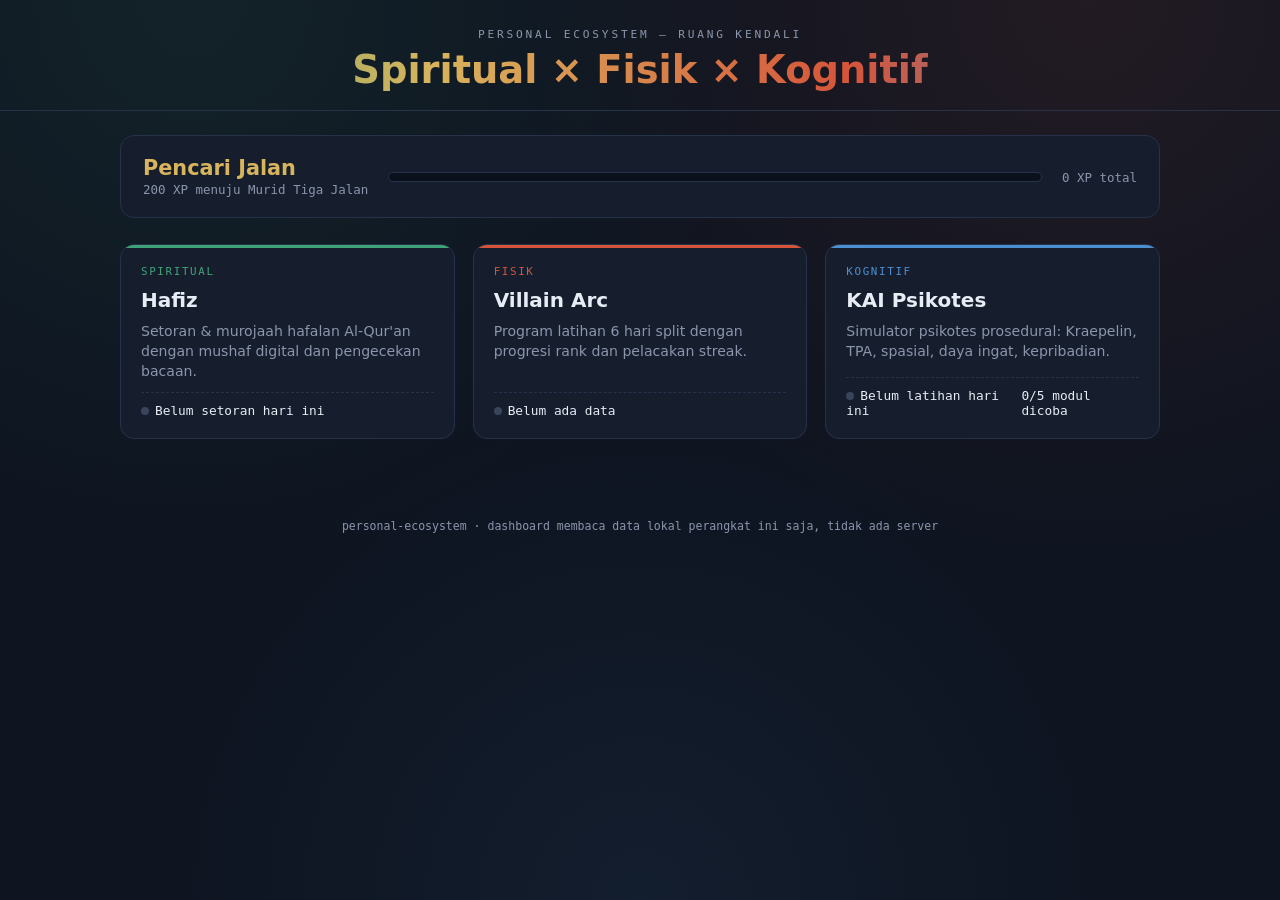
==== index.html @ 01dd7a27 "Add files via upload" ====
<!DOCTYPE html>
<html lang="id">
<head>
<meta charset="UTF-8">
<meta name="viewport" content="width=device-width, initial-scale=1.0">
<title>Ecosystem — Ruang Kendali</title>
<link rel="manifest" href="manifest.json">
<meta name="theme-color" content="#0E1420">
<style>
  :root{
    --bg:#0E1420;
    --panel:#161E2E;
    --panel-line:#26314A;
    --text:#E7ECF5;
    --text-dim:#8B96AC;
    --spiritual:#3FA37A;   /* Hafiz — hijau tasbih */
    --physical:#D6553A;    /* Villain Arc — ember */
    --cognitive:#4C8FD1;   /* KAI — sinyal stasiun */
    --gold:#D8B45C;
    --mono: 'IBM Plex Mono', 'SF Mono', Consolas, monospace;
    --sans: 'IBM Plex Sans', system-ui, sans-serif;
    --serif: 'Amiri', 'Georgia', serif;
  }
  *{box-sizing:border-box;}
  body{
    margin:0; background:var(--bg); color:var(--text);
    font-family:var(--sans); min-height:100vh;
    background-image:
      radial-gradient(circle at 15% 0%, rgba(63,163,122,.10), transparent 40%),
      radial-gradient(circle at 85% 0%, rgba(214,85,58,.10), transparent 40%),
      radial-gradient(circle at 50% 100%, rgba(76,143,209,.08), transparent 45%);
  }
  header.deck{
    padding:28px 20px 18px; text-align:center; border-bottom:1px solid var(--panel-line);
  }
  header.deck .eyebrow{
    font-family:var(--mono); letter-spacing:.25em; font-size:.7rem; color:var(--text-dim);
    text-transform:uppercase;
  }
  header.deck h1{
    font-size:clamp(1.6rem,4vw,2.4rem); margin:.4rem 0 0; font-weight:600;
    background:linear-gradient(90deg,var(--spiritual),var(--gold),var(--physical),var(--cognitive));
    -webkit-background-clip:text; background-clip:text; color:transparent;
  }
  main{max-width:1080px; margin:0 auto; padding:24px 20px 60px;}

  /* Global rank bar */
  .rank-bar{
    background:var(--panel); border:1px solid var(--panel-line); border-radius:14px;
    padding:20px 22px; display:flex; align-items:center; gap:20px; flex-wrap:wrap; margin-bottom:26px;
  }
  .rank-bar .rank-name{font-size:1.3rem; font-weight:600; color:var(--gold);}
  .rank-bar .rank-sub{font-family:var(--mono); font-size:.78rem; color:var(--text-dim); margin-top:2px;}
  .rank-track{flex:1; min-width:180px; height:10px; border-radius:6px; background:#0B111C; overflow:hidden; border:1px solid var(--panel-line);}
  .rank-fill{height:100%; background:linear-gradient(90deg,var(--spiritual),var(--gold),var(--physical),var(--cognitive));}

  /* Three-domain grid */
  .grid{display:grid; grid-template-columns:repeat(3,1fr); gap:18px;}
  @media (max-width:820px){ .grid{grid-template-columns:1fr;} }

  .card{
    background:var(--panel); border:1px solid var(--panel-line); border-radius:14px;
    padding:20px; display:flex; flex-direction:column; gap:10px; text-decoration:none; color:var(--text);
    position:relative; overflow:hidden; transition:transform .15s ease, border-color .15s ease;
  }
  .card:hover{transform:translateY(-3px); border-color:var(--accent);}
  .card::before{
    content:''; position:absolute; inset:0 0 auto 0; height:3px; background:var(--accent);
  }
  .card[data-app="hafiz"]{--accent:var(--spiritual);}
  .card[data-app="villain-arc"]{--accent:var(--physical);}
  .card[data-app="kai"]{--accent:var(--cognitive);}

  .card .domain{font-family:var(--mono); font-size:.68rem; letter-spacing:.15em; text-transform:uppercase; color:var(--accent);}
  .card h2{margin:0; font-size:1.25rem;}
  .card p.desc{margin:0; color:var(--text-dim); font-size:.88rem; line-height:1.4;}
  .card .today{
    margin-top:auto; padding-top:10px; border-top:1px dashed var(--panel-line);
    font-family:var(--mono); font-size:.8rem; display:flex; justify-content:space-between; align-items:center;
  }
  .card .today .status-dot{width:8px;height:8px;border-radius:50%; display:inline-block; margin-right:6px;}
  .dot-yes{background:var(--accent);}
  .dot-no{background:#3A445C;}

  footer{text-align:center; padding:20px; color:var(--text-dim); font-family:var(--mono); font-size:.72rem;}
  footer a{color:var(--text-dim);}
</style>
</head>
<body>

<header class="deck">
  <div class="eyebrow">Personal Ecosystem — Ruang Kendali</div>
  <h1>Spiritual × Fisik × Kognitif</h1>
</header>

<main>
  <section class="rank-bar" id="rankBar">
    <div>
      <div class="rank-name" id="rankName">Memuat...</div>
      <div class="rank-sub" id="rankSub">—</div>
    </div>
    <div class="rank-track"><div class="rank-fill" id="rankFill" style="width:0%"></div></div>
    <div class="rank-sub" id="rankXP">0 XP</div>
  </section>

  <section class="grid">
    <a class="card" data-app="hafiz" href="./hafiz/">
      <div class="domain">Spiritual</div>
      <h2>Hafiz</h2>
      <p class="desc">Setoran &amp; murojaah hafalan Al-Qur'an dengan mushaf digital dan pengecekan bacaan.</p>
      <div class="today" id="hafizToday"><span><span class="status-dot dot-no"></span>Memuat status hari ini…</span></div>
    </a>
    <a class="card" data-app="villain-arc" href="./villain-arc/">
      <div class="domain">Fisik</div>
      <h2>Villain Arc</h2>
      <p class="desc">Program latihan 6 hari split dengan progresi rank dan pelacakan streak.</p>
      <div class="today" id="villainToday"><span><span class="status-dot dot-no"></span>Memuat status hari ini…</span></div>
    </a>
    <a class="card" data-app="kai" href="./kai/">
      <div class="domain">Kognitif</div>
      <h2>KAI Psikotes</h2>
      <p class="desc">Simulator psikotes prosedural: Kraepelin, TPA, spasial, daya ingat, kepribadian.</p>
      <div class="today" id="kaiToday"><span><span class="status-dot dot-no"></span>Memuat status hari ini…</span></div>
    </a>
  </section>
</main>

<footer>
  personal-ecosystem &middot; dashboard membaca data lokal perangkat ini saja, tidak ada server
</footer>

<script src="shared/storage-bridge.js"></script>
<script src="shared/gamification-core.js"></script>
<script>
(function () {
  function todayISO() { return new Date().toISOString().slice(0, 10); }

  // ---- Global rank bar ----
  function renderRank() {
    const profile = SharedGamification.getGlobalProfile();
    document.getElementById('rankName').textContent = profile.rank.name;
    document.getElementById('rankFill').style.width = profile.rank.progressToNext + '%';
    document.getElementById('rankXP').textContent = profile.xp + ' XP total';
    document.getElementById('rankSub').textContent = profile.rank.next
      ? `${profile.rank.next.xp - profile.xp} XP menuju ${profile.rank.next.name}`
      : 'Rank maksimum tercapai';
  }

  // ---- Hafiz: baca localStorage milik hafiz app langsung (same-origin) ----
  function renderHafizToday() {
    const el = document.getElementById('hafizToday');
    try {
      const profile = JSON.parse(localStorage.getItem('hafiz:profile'));
      const activeToday = profile && profile.lastActiveDate === todayISO();
      el.innerHTML = `<span><span class="status-dot ${activeToday ? 'dot-yes' : 'dot-no'}"></span>${activeToday ? 'Sudah setoran hari ini' : 'Belum setoran hari ini'}</span>` +
        (profile ? `<span>${profile.xp || 0} XP</span>` : '');
    } catch (e) {
      el.innerHTML = `<span><span class="status-dot dot-no"></span>Belum ada data</span>`;
    }
  }

  // ---- Villain Arc: baca localStorage milik villain-arc app langsung ----
  function renderVillainToday() {
    const el = document.getElementById('villainToday');
    try {
      const xp = JSON.parse(localStorage.getItem('va_current_xp'));
      const streak = JSON.parse(localStorage.getItem('va_current_streak'));
      const hasData = xp !== null && xp !== undefined;
      el.innerHTML = `<span><span class="status-dot ${streak > 0 ? 'dot-yes' : 'dot-no'}"></span>Streak ${streak || 0} hari</span>` +
        (hasData ? `<span>${xp} XP</span>` : '');
      if (!hasData) el.innerHTML = `<span><span class="status-dot dot-no"></span>Belum ada data</span>`;
    } catch (e) {
      el.innerHTML = `<span><span class="status-dot dot-no"></span>Belum ada data</span>`;
    }
  }

  // ---- KAI: baca localStorage kai:lastScores + kai:history ----
  function renderKaiToday() {
    const el = document.getElementById('kaiToday');
    try {
      const history = JSON.parse(localStorage.getItem('kai:history')) || [];
      const today = todayISO();
      const doneToday = history.some(h => (h.date || '').slice(0, 10) === today);
      const attempted = Object.keys(JSON.parse(localStorage.getItem('kai:lastScores')) || {}).length;
      el.innerHTML = `<span><span class="status-dot ${doneToday ? 'dot-yes' : 'dot-no'}"></span>${doneToday ? 'Sudah latihan hari ini' : 'Belum latihan hari ini'}</span>` +
        `<span>${attempted}/5 modul dicoba</span>`;
    } catch (e) {
      el.innerHTML = `<span><span class="status-dot dot-no"></span>Belum ada data</span>`;
    }
  }

  renderRank();
  renderHafizToday();
  renderVillainToday();
  renderKaiToday();

  if ('serviceWorker' in navigator) {
    navigator.serviceWorker.register('./sw.js').catch((e) => console.warn('SW register failed', e));
  }
})();
</script>
</body>
</html>
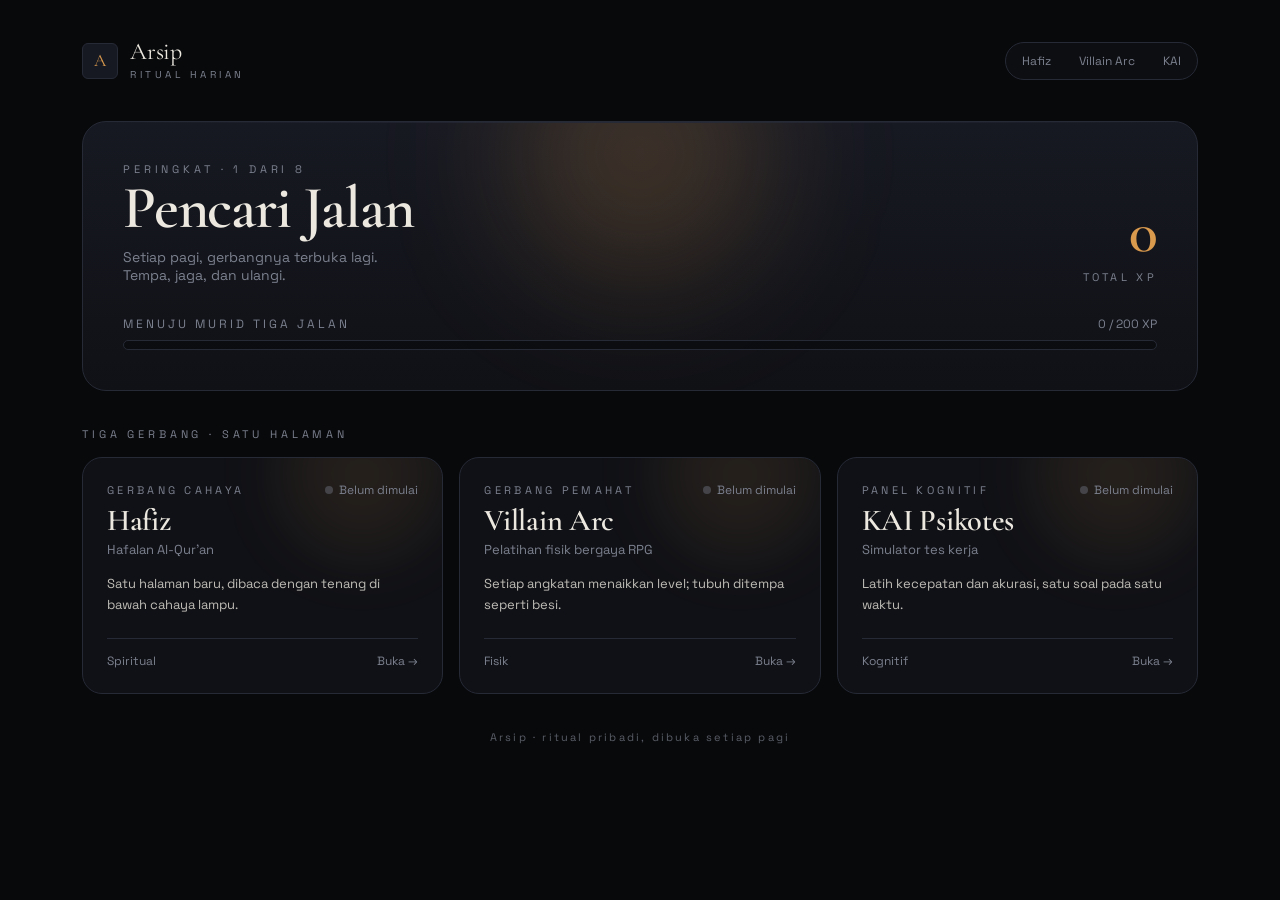
==== commit cae8415a: "Dashboard: rombak UI total — desain dari Lovable ('Arsip') Rebrand halaman depan jadi 'Arsip — Tiga " ====
--- a/index.html
+++ b/index.html
@@ -3,189 +3,308 @@
 <head>
 <meta charset="UTF-8">
 <meta name="viewport" content="width=device-width, initial-scale=1.0">
-<title>Ecosystem — Ruang Kendali</title>
+<title>Arsip — Tiga Gerbang Ritual Harian</title>
+<meta name="description" content="Satu halaman pembuka harian: peringkat XP gabungan dari Hafiz, Villain Arc, dan KAI Psikotes Simulator.">
 <link rel="manifest" href="manifest.json">
-<meta name="theme-color" content="#0E1420">
+<meta name="theme-color" content="#0b0c10">
+<link rel="preconnect" href="https://fonts.googleapis.com">
+<link rel="preconnect" href="https://fonts.gstatic.com" crossorigin>
+<link href="https://fonts.googleapis.com/css2?family=Cormorant+Garamond:wght@500;600;700&family=Space+Grotesk:wght@400;500;600&display=swap" rel="stylesheet">
 <style>
   :root{
-    --bg:#0E1420;
-    --panel:#161E2E;
-    --panel-line:#26314A;
-    --text:#E7ECF5;
-    --text-dim:#8B96AC;
-    --spiritual:#3FA37A;   /* Hafiz — hijau tasbih */
-    --physical:#D6553A;    /* Villain Arc — ember */
-    --cognitive:#4C8FD1;   /* KAI — sinyal stasiun */
-    --gold:#D8B45C;
-    --mono: 'IBM Plex Mono', 'SF Mono', Consolas, monospace;
-    --sans: 'IBM Plex Sans', system-ui, sans-serif;
-    --serif: 'Amiri', 'Georgia', serif;
+    --ink: oklch(0.139 0.005 262.8);
+    --surface: oklch(0.179 0.01 276.4);
+    --raised: oklch(0.216 0.018 275);
+    --edge: oklch(0.286 0.023 270.5);
+    --mist: oklch(0.604 0.022 270.1);
+    --snow: oklch(0.932 0.011 84.5);
+    --ember: oklch(0.733 0.119 69.1);
+    --font-sans: "Space Grotesk", ui-sans-serif, system-ui, sans-serif;
+    --font-display: "Cormorant Garamond", ui-serif, Georgia, serif;
   }
   *{box-sizing:border-box;}
   body{
-    margin:0; background:var(--bg); color:var(--text);
-    font-family:var(--sans); min-height:100vh;
-    background-image:
-      radial-gradient(circle at 15% 0%, rgba(63,163,122,.10), transparent 40%),
-      radial-gradient(circle at 85% 0%, rgba(214,85,58,.10), transparent 40%),
-      radial-gradient(circle at 50% 100%, rgba(76,143,209,.08), transparent 45%);
-  }
-  header.deck{
-    padding:28px 20px 18px; text-align:center; border-bottom:1px solid var(--panel-line);
-  }
-  header.deck .eyebrow{
-    font-family:var(--mono); letter-spacing:.25em; font-size:.7rem; color:var(--text-dim);
-    text-transform:uppercase;
-  }
-  header.deck h1{
-    font-size:clamp(1.6rem,4vw,2.4rem); margin:.4rem 0 0; font-weight:600;
-    background:linear-gradient(90deg,var(--spiritual),var(--gold),var(--physical),var(--cognitive));
-    -webkit-background-clip:text; background-clip:text; color:transparent;
-  }
-  main{max-width:1080px; margin:0 auto; padding:24px 20px 60px;}
-
-  /* Global rank bar */
-  .rank-bar{
-    background:var(--panel); border:1px solid var(--panel-line); border-radius:14px;
-    padding:20px 22px; display:flex; align-items:center; gap:20px; flex-wrap:wrap; margin-bottom:26px;
-  }
-  .rank-bar .rank-name{font-size:1.3rem; font-weight:600; color:var(--gold);}
-  .rank-bar .rank-sub{font-family:var(--mono); font-size:.78rem; color:var(--text-dim); margin-top:2px;}
-  .rank-track{flex:1; min-width:180px; height:10px; border-radius:6px; background:#0B111C; overflow:hidden; border:1px solid var(--panel-line);}
-  .rank-fill{height:100%; background:linear-gradient(90deg,var(--spiritual),var(--gold),var(--physical),var(--cognitive));}
-
-  /* Three-domain grid */
-  .grid{display:grid; grid-template-columns:repeat(3,1fr); gap:18px;}
-  @media (max-width:820px){ .grid{grid-template-columns:1fr;} }
-
-  .card{
-    background:var(--panel); border:1px solid var(--panel-line); border-radius:14px;
-    padding:20px; display:flex; flex-direction:column; gap:10px; text-decoration:none; color:var(--text);
-    position:relative; overflow:hidden; transition:transform .15s ease, border-color .15s ease;
-  }
-  .card:hover{transform:translateY(-3px); border-color:var(--accent);}
-  .card::before{
-    content:''; position:absolute; inset:0 0 auto 0; height:3px; background:var(--accent);
-  }
-  .card[data-app="hafiz"]{--accent:var(--spiritual);}
-  .card[data-app="villain-arc"]{--accent:var(--physical);}
-  .card[data-app="kai"]{--accent:var(--cognitive);}
-
-  .card .domain{font-family:var(--mono); font-size:.68rem; letter-spacing:.15em; text-transform:uppercase; color:var(--accent);}
-  .card h2{margin:0; font-size:1.25rem;}
-  .card p.desc{margin:0; color:var(--text-dim); font-size:.88rem; line-height:1.4;}
-  .card .today{
-    margin-top:auto; padding-top:10px; border-top:1px dashed var(--panel-line);
-    font-family:var(--mono); font-size:.8rem; display:flex; justify-content:space-between; align-items:center;
-  }
-  .card .today .status-dot{width:8px;height:8px;border-radius:50%; display:inline-block; margin-right:6px;}
-  .dot-yes{background:var(--accent);}
-  .dot-no{background:#3A445C;}
-
-  footer{text-align:center; padding:20px; color:var(--text-dim); font-family:var(--mono); font-size:.72rem;}
-  footer a{color:var(--text-dim);}
+    margin:0; min-height:100vh; background:var(--ink); color:var(--snow);
+    font-family:var(--font-sans); -webkit-font-smoothing:antialiased;
+  }
+  ::selection{ background-color: color-mix(in oklab, var(--ember) 30%, transparent); }
+  a{ text-decoration:none; color:inherit; }
+
+  .wrap{ max-width:1180px; margin:0 auto; padding:28px 20px 40px; }
+  @media (min-width:640px){ .wrap{ padding:40px 32px 56px; } }
+
+  /* ---- header ---- */
+  header{ display:flex; align-items:center; justify-content:space-between; gap:12px; flex-wrap:wrap; }
+  .brand{ display:flex; align-items:center; gap:12px; }
+  .brand-mark{
+    width:36px; height:36px; display:grid; place-items:center; border-radius:6px;
+    background:var(--raised); border:1px solid var(--edge);
+    font-family:var(--font-display); font-size:1.1rem; color:var(--ember);
+  }
+  .brand-name{ font-family:var(--font-display); font-size:1.5rem; letter-spacing:-0.01em; line-height:1; margin:0; }
+  .brand-sub{ font-size:10px; letter-spacing:0.35em; text-transform:uppercase; color:var(--mist); margin:4px 0 0; }
+
+  nav.pills{ display:flex; align-items:center; gap:4px; border-radius:999px; background:color-mix(in oklab, var(--surface) 70%, transparent); border:1px solid var(--edge); padding:4px; }
+  nav.pills a{ border-radius:999px; padding:6px 12px; font-size:12px; color:var(--mist); transition:color .15s ease, background .15s ease; }
+  nav.pills a:hover{ color:var(--snow); }
+  nav.pills a.current{ background:var(--raised); color:var(--snow); border:1px solid var(--edge); }
+
+  /* ---- rank hero ---- */
+  .hero{
+    position:relative; overflow:hidden; margin-top:32px; padding:28px;
+    border-radius:24px; border:1px solid var(--edge);
+    background:linear-gradient(to bottom, var(--raised), var(--surface));
+  }
+  @media (min-width:640px){ .hero{ margin-top:40px; padding:40px; } }
+  .hero-glow{
+    position:absolute; top:-96px; left:50%; transform:translateX(-50%);
+    width:256px; height:256px; border-radius:999px; background:color-mix(in oklab, var(--ember) 20%, transparent);
+    filter:blur(64px); pointer-events:none; animation:ember-breathe 4.5s ease-in-out infinite;
+  }
+  .hero-topline{ position:absolute; inset:0 0 auto 0; height:1px; background:linear-gradient(to right, transparent, var(--edge), transparent); }
+  .hero-inner{ position:relative; }
+  .hero-row{ display:flex; flex-direction:column; gap:24px; }
+  @media (min-width:640px){ .hero-row{ flex-direction:row; align-items:flex-end; justify-content:space-between; } }
+  .eyebrow{ font-size:11px; letter-spacing:0.35em; text-transform:uppercase; color:var(--mist); margin:0; }
+  .rank-name{ font-family:var(--font-display); font-weight:600; font-size:clamp(2.4rem,7vw,3.75rem); line-height:1; letter-spacing:-0.02em; margin:2px 0 0; }
+  .rank-desc{ margin:10px 0 0; max-width:32ch; font-size:14px; color:var(--mist); }
+  .xp-total{ font-family:var(--font-display); font-weight:600; font-size:clamp(2.4rem,6vw,3.75rem); line-height:1; letter-spacing:-0.02em; color:var(--ember); margin:0; }
+  .xp-label{ margin:8px 0 0; font-size:11px; letter-spacing:0.3em; text-transform:uppercase; color:var(--mist); }
+  .hero-right{ text-align:left; }
+  @media (min-width:640px){ .hero-right{ text-align:right; } }
+
+  .prog{ margin-top:32px; }
+  .prog-row{ display:flex; align-items:center; justify-content:space-between; margin-bottom:8px; font-size:12px; color:var(--mist); }
+  .prog-row span:first-child{ letter-spacing:0.25em; text-transform:uppercase; }
+  .prog-track{ height:10px; width:100%; overflow:hidden; border-radius:999px; background:color-mix(in oklab, var(--ink) 60%, transparent); border:1px solid var(--edge); }
+  .prog-fill{
+    height:100%; border-radius:999px; background:linear-gradient(to right, color-mix(in oklab, var(--ember) 70%, transparent), var(--ember));
+    transform-origin:left; animation:ember-fill 1.6s cubic-bezier(.2,.7,.2,1) both;
+  }
+
+  /* ---- gates ---- */
+  .gates-label{ margin:36px 0 16px; font-size:11px; letter-spacing:0.35em; text-transform:uppercase; color:var(--mist); }
+  .gates{ display:grid; grid-template-columns:1fr; gap:16px; }
+  @media (min-width:820px){ .gates{ grid-template-columns:repeat(3,1fr); } }
+
+  .gate-card{
+    position:relative; display:block; overflow:hidden; border-radius:20px;
+    background:var(--surface); border:1px solid var(--edge); padding:24px;
+    transition:transform .25s cubic-bezier(.2,.7,.2,1), border-color .25s ease;
+  }
+  .gate-card:hover{ transform:translateY(-4px); border-color:color-mix(in oklab, var(--ember) 40%, var(--edge)); }
+  .gate-card:active{ transform:translateY(-1px); }
+  .gate-glow{
+    position:absolute; top:-64px; right:0; width:160px; height:160px; border-radius:999px;
+    background:color-mix(in oklab, var(--ember) 10%, transparent); filter:blur(32px);
+    pointer-events:none; transition:background .25s ease;
+  }
+  .gate-card:hover .gate-glow{ background:color-mix(in oklab, var(--ember) 20%, transparent); }
+  .gate-inner{ position:relative; }
+  .gate-top{ display:flex; align-items:center; justify-content:space-between; gap:8px; }
+  .gate-label{ font-size:11px; letter-spacing:0.3em; text-transform:uppercase; color:var(--mist); }
+  .gate-status{ display:flex; align-items:center; gap:6px; font-size:12px; color:var(--mist); white-space:nowrap; }
+  .status-dot{ width:8px; height:8px; border-radius:999px; display:inline-block; }
+  .status-dot.on{ background:var(--ember); box-shadow:0 0 8px 2px color-mix(in oklab, var(--ember) 60%, transparent); }
+  .status-dot.off{ background:color-mix(in oklab, var(--mist) 40%, transparent); }
+  .gate-name{ font-family:var(--font-display); font-weight:600; font-size:1.9rem; line-height:1.15; letter-spacing:-0.01em; margin:6px 0 0; }
+  .gate-line{ margin:2px 0 0; font-size:13px; color:var(--mist); }
+  .gate-blurb{ margin:16px 0 0; font-size:13px; line-height:1.6; color:color-mix(in oklab, var(--snow) 80%, transparent); }
+  .gate-foot{ margin-top:22px; padding-top:14px; border-top:1px solid var(--edge); display:flex; align-items:center; justify-content:space-between; font-size:12px; }
+  .gate-domain{ color:var(--mist); }
+  .gate-cta{ color:var(--mist); transition:transform .15s ease, color .15s ease; }
+  .gate-card:hover .gate-cta{ transform:translateX(4px); }
+  .gate-card.is-active .gate-cta{ color:var(--ember); }
+
+  footer{ margin-top:36px; text-align:center; font-size:11px; letter-spacing:0.2em; color:color-mix(in oklab, var(--mist) 70%, transparent); }
+
+  /* ---- reveal-on-load ---- */
+  .rise{ animation:ember-rise .9s cubic-bezier(.2,.7,.2,1) backwards; }
+  @keyframes ember-rise{ from{ opacity:0; transform:translateY(16px); } to{ opacity:1; transform:translateY(0); } }
+  @keyframes ember-fill{ from{ transform:scaleX(0); } to{ transform:scaleX(1); } }
+  @keyframes ember-breathe{ 0%,100%{ opacity:.4; } 50%{ opacity:.85; } }
+  @media (prefers-reduced-motion: reduce){
+    .rise, .prog-fill, .hero-glow{ animation:none !important; opacity:1; }
+  }
 </style>
 </head>
 <body>
 
-<header class="deck">
-  <div class="eyebrow">Personal Ecosystem — Ruang Kendali</div>
-  <h1>Spiritual × Fisik × Kognitif</h1>
-</header>
-
-<main>
-  <section class="rank-bar" id="rankBar">
-    <div>
-      <div class="rank-name" id="rankName">Memuat...</div>
-      <div class="rank-sub" id="rankSub">—</div>
+<div class="wrap">
+
+  <header class="rise" style="animation-delay:.05s">
+    <div class="brand">
+      <div class="brand-mark">A</div>
+      <div>
+        <p class="brand-name">Arsip</p>
+        <p class="brand-sub">Ritual Harian</p>
+      </div>
     </div>
-    <div class="rank-track"><div class="rank-fill" id="rankFill" style="width:0%"></div></div>
-    <div class="rank-sub" id="rankXP">0 XP</div>
+    <nav class="pills">
+      <a href="./hafiz/">Hafiz</a>
+      <a href="./villain-arc/">Villain Arc</a>
+      <a href="./kai/">KAI</a>
+    </nav>
+  </header>
+
+  <section class="hero rise" style="animation-delay:.15s">
+    <div class="hero-glow"></div>
+    <div class="hero-topline"></div>
+    <div class="hero-inner">
+      <div class="hero-row">
+        <div>
+          <p class="eyebrow" id="rankPos">Peringkat · — dari 8</p>
+          <h1 class="rank-name" id="rankName">Memuat…</h1>
+          <p class="rank-desc">Setiap pagi, gerbangnya terbuka lagi. Tempa, jaga, dan ulangi.</p>
+        </div>
+        <div class="hero-right">
+          <p class="xp-total" id="rankXP">0</p>
+          <p class="xp-label">Total XP</p>
+        </div>
+      </div>
+      <div class="prog">
+        <div class="prog-row">
+          <span id="rankNextLabel">Menuju —</span>
+          <span id="rankNextXP">0 / 0 XP</span>
+        </div>
+        <div class="prog-track"><div class="prog-fill" id="rankFill" style="width:0%"></div></div>
+      </div>
+    </div>
   </section>
 
-  <section class="grid">
-    <a class="card" data-app="hafiz" href="./hafiz/">
-      <div class="domain">Spiritual</div>
-      <h2>Hafiz</h2>
-      <p class="desc">Setoran &amp; murojaah hafalan Al-Qur'an dengan mushaf digital dan pengecekan bacaan.</p>
-      <div class="today" id="hafizToday"><span><span class="status-dot dot-no"></span>Memuat status hari ini…</span></div>
+  <p class="gates-label rise" style="animation-delay:.3s">Tiga gerbang · satu halaman</p>
+
+  <div class="gates">
+    <a class="gate-card rise" data-app="hafiz" href="./hafiz/" style="animation-delay:.4s">
+      <div class="gate-glow"></div>
+      <div class="gate-inner">
+        <div class="gate-top">
+          <span class="gate-label">Gerbang Cahaya</span>
+          <span class="gate-status" id="hafizStatus"><span class="status-dot off"></span>Memuat…</span>
+        </div>
+        <h2 class="gate-name">Hafiz</h2>
+        <p class="gate-line">Hafalan Al-Qur'an</p>
+        <p class="gate-blurb">Satu halaman baru, dibaca dengan tenang di bawah cahaya lampu.</p>
+        <div class="gate-foot">
+          <span class="gate-domain">Spiritual</span>
+          <span class="gate-cta">Buka →</span>
+        </div>
+      </div>
     </a>
-    <a class="card" data-app="villain-arc" href="./villain-arc/">
-      <div class="domain">Fisik</div>
-      <h2>Villain Arc</h2>
-      <p class="desc">Program latihan 6 hari split dengan progresi rank dan pelacakan streak.</p>
-      <div class="today" id="villainToday"><span><span class="status-dot dot-no"></span>Memuat status hari ini…</span></div>
+
+    <a class="gate-card rise" data-app="villain-arc" href="./villain-arc/" style="animation-delay:.5s">
+      <div class="gate-glow"></div>
+      <div class="gate-inner">
+        <div class="gate-top">
+          <span class="gate-label">Gerbang Pemahat</span>
+          <span class="gate-status" id="villainStatus"><span class="status-dot off"></span>Memuat…</span>
+        </div>
+        <h2 class="gate-name">Villain Arc</h2>
+        <p class="gate-line">Pelatihan fisik bergaya RPG</p>
+        <p class="gate-blurb">Setiap angkatan menaikkan level; tubuh ditempa seperti besi.</p>
+        <div class="gate-foot">
+          <span class="gate-domain">Fisik</span>
+          <span class="gate-cta">Buka →</span>
+        </div>
+      </div>
     </a>
-    <a class="card" data-app="kai" href="./kai/">
-      <div class="domain">Kognitif</div>
-      <h2>KAI Psikotes</h2>
-      <p class="desc">Simulator psikotes prosedural: Kraepelin, TPA, spasial, daya ingat, kepribadian.</p>
-      <div class="today" id="kaiToday"><span><span class="status-dot dot-no"></span>Memuat status hari ini…</span></div>
+
+    <a class="gate-card rise" data-app="kai" href="./kai/" style="animation-delay:.6s">
+      <div class="gate-glow"></div>
+      <div class="gate-inner">
+        <div class="gate-top">
+          <span class="gate-label">Panel Kognitif</span>
+          <span class="gate-status" id="kaiStatus"><span class="status-dot off"></span>Memuat…</span>
+        </div>
+        <h2 class="gate-name">KAI Psikotes</h2>
+        <p class="gate-line">Simulator tes kerja</p>
+        <p class="gate-blurb">Latih kecepatan dan akurasi, satu soal pada satu waktu.</p>
+        <div class="gate-foot">
+          <span class="gate-domain">Kognitif</span>
+          <span class="gate-cta">Buka →</span>
+        </div>
+      </div>
     </a>
-  </section>
-</main>
-
-<footer>
-  personal-ecosystem &middot; dashboard membaca data lokal perangkat ini saja, tidak ada server
-</footer>
+  </div>
+
+  <p class="rise" style="animation-delay:.7s"><footer>Arsip · ritual pribadi, dibuka setiap pagi</footer></p>
+
+</div>
 
 <script src="shared/storage-bridge.js"></script>
 <script src="shared/gamification-core.js"></script>
 <script>
 (function () {
   function todayISO() { return new Date().toISOString().slice(0, 10); }
-
-  // ---- Global rank bar ----
+  function setStatus(el, active, label) {
+    el.innerHTML = `<span class="status-dot ${active ? 'on' : 'off'}"></span>${label}`;
+  }
+  function setActive(cardEl, active) {
+    cardEl.classList.toggle('is-active', !!active);
+  }
+
+  // ---- Rank hero (XP global lintas-app) ----
   function renderRank() {
     const profile = SharedGamification.getGlobalProfile();
+    const ranks = SharedGamification.GLOBAL_RANKS;
+    const idx = ranks.findIndex(r => r.name === profile.rank.name);
+
+    document.getElementById('rankPos').textContent = `Peringkat · ${idx + 1} dari ${ranks.length}`;
     document.getElementById('rankName').textContent = profile.rank.name;
+    document.getElementById('rankXP').textContent = profile.xp.toLocaleString('id-ID');
     document.getElementById('rankFill').style.width = profile.rank.progressToNext + '%';
-    document.getElementById('rankXP').textContent = profile.xp + ' XP total';
-    document.getElementById('rankSub').textContent = profile.rank.next
-      ? `${profile.rank.next.xp - profile.xp} XP menuju ${profile.rank.next.name}`
-      : 'Rank maksimum tercapai';
+
+    if (profile.rank.next) {
+      document.getElementById('rankNextLabel').textContent = `Menuju ${profile.rank.next.name}`;
+      const floor = ranks[idx].xp;
+      const ceil = profile.rank.next.xp;
+      document.getElementById('rankNextXP').textContent = `${profile.xp - floor} / ${ceil - floor} XP`;
+    } else {
+      document.getElementById('rankNextLabel').textContent = 'Rank maksimum tercapai';
+      document.getElementById('rankNextXP').textContent = `${profile.xp} XP`;
+    }
   }
 
   // ---- Hafiz: baca localStorage milik hafiz app langsung (same-origin) ----
   function renderHafizToday() {
-    const el = document.getElementById('hafizToday');
+    const el = document.getElementById('hafizStatus');
+    const card = document.querySelector('.gate-card[data-app="hafiz"]');
     try {
       const profile = JSON.parse(localStorage.getItem('hafiz:profile'));
       const activeToday = profile && profile.lastActiveDate === todayISO();
-      el.innerHTML = `<span><span class="status-dot ${activeToday ? 'dot-yes' : 'dot-no'}"></span>${activeToday ? 'Sudah setoran hari ini' : 'Belum setoran hari ini'}</span>` +
-        (profile ? `<span>${profile.xp || 0} XP</span>` : '');
+      setStatus(el, activeToday, activeToday ? 'Aktif hari ini' : 'Belum dimulai');
+      setActive(card, activeToday);
     } catch (e) {
-      el.innerHTML = `<span><span class="status-dot dot-no"></span>Belum ada data</span>`;
+      setStatus(el, false, 'Belum dimulai');
     }
   }
 
   // ---- Villain Arc: baca localStorage milik villain-arc app langsung ----
   function renderVillainToday() {
-    const el = document.getElementById('villainToday');
+    const el = document.getElementById('villainStatus');
+    const card = document.querySelector('.gate-card[data-app="villain-arc"]');
     try {
-      const xp = JSON.parse(localStorage.getItem('va_current_xp'));
       const streak = JSON.parse(localStorage.getItem('va_current_streak'));
-      const hasData = xp !== null && xp !== undefined;
-      el.innerHTML = `<span><span class="status-dot ${streak > 0 ? 'dot-yes' : 'dot-no'}"></span>Streak ${streak || 0} hari</span>` +
-        (hasData ? `<span>${xp} XP</span>` : '');
-      if (!hasData) el.innerHTML = `<span><span class="status-dot dot-no"></span>Belum ada data</span>`;
+      const active = (streak || 0) > 0;
+      setStatus(el, active, active ? `Streak ${streak} hari` : 'Belum dimulai');
+      setActive(card, active);
     } catch (e) {
-      el.innerHTML = `<span><span class="status-dot dot-no"></span>Belum ada data</span>`;
+      setStatus(el, false, 'Belum dimulai');
     }
   }
 
-  // ---- KAI: baca localStorage kai:lastScores + kai:history ----
+  // ---- KAI: baca localStorage kai:history ----
   function renderKaiToday() {
-    const el = document.getElementById('kaiToday');
+    const el = document.getElementById('kaiStatus');
+    const card = document.querySelector('.gate-card[data-app="kai"]');
     try {
       const history = JSON.parse(localStorage.getItem('kai:history')) || [];
       const today = todayISO();
       const doneToday = history.some(h => (h.date || '').slice(0, 10) === today);
-      const attempted = Object.keys(JSON.parse(localStorage.getItem('kai:lastScores')) || {}).length;
-      el.innerHTML = `<span><span class="status-dot ${doneToday ? 'dot-yes' : 'dot-no'}"></span>${doneToday ? 'Sudah latihan hari ini' : 'Belum latihan hari ini'}</span>` +
-        `<span>${attempted}/5 modul dicoba</span>`;
+      setStatus(el, doneToday, doneToday ? 'Aktif hari ini' : 'Belum dimulai');
+      setActive(card, doneToday);
     } catch (e) {
-      el.innerHTML = `<span><span class="status-dot dot-no"></span>Belum ada data</span>`;
+      setStatus(el, false, 'Belum dimulai');
     }
   }
 
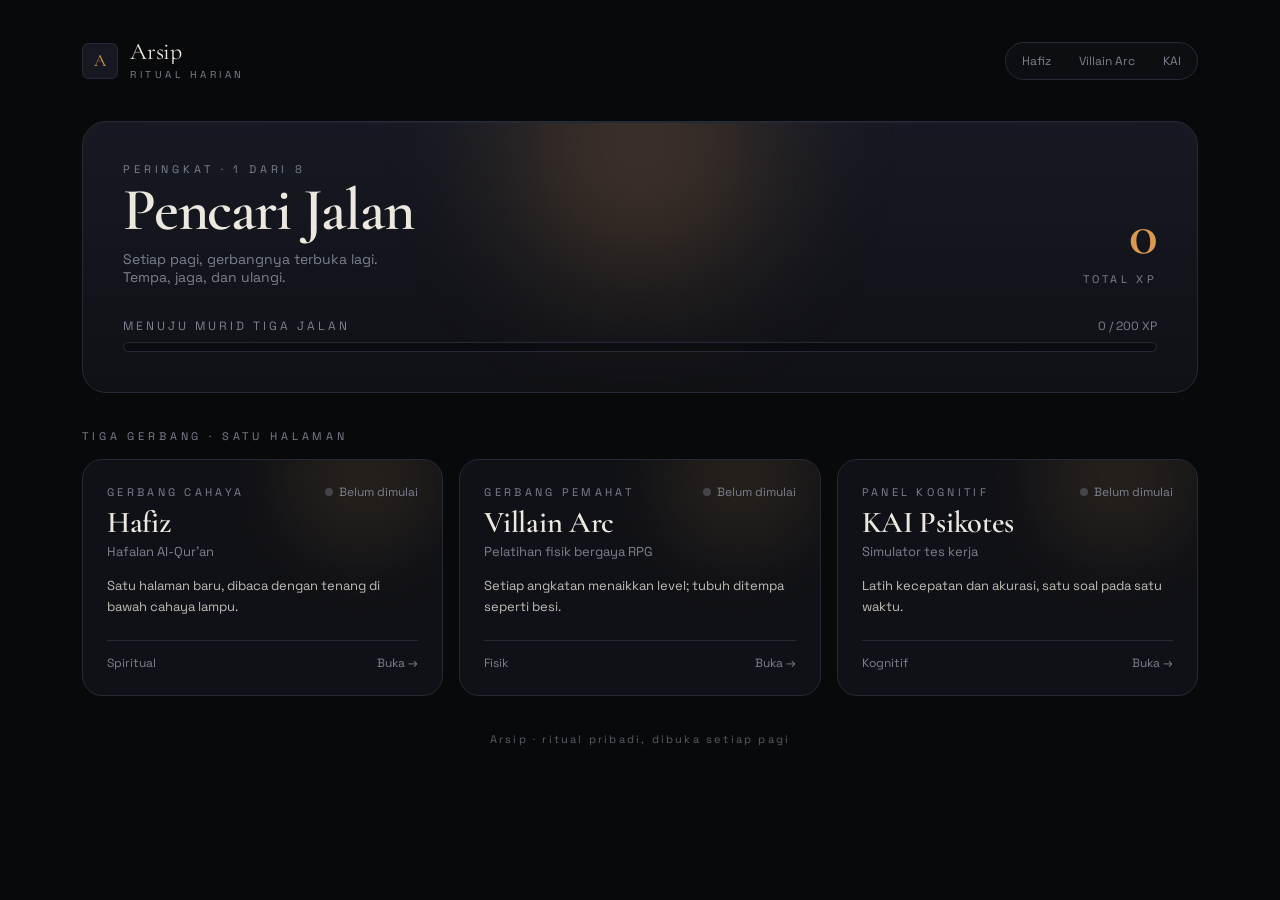
==== commit 067b6419: "Dashboard & KAI Psikotes: penghalusan tampilan mobile Port dari 4 commit terbaru Lovable (mobile ref" ====
--- a/index.html
+++ b/index.html
@@ -34,28 +34,37 @@
   @media (min-width:640px){ .wrap{ padding:40px 32px 56px; } }
 
   /* ---- header ---- */
-  header{ display:flex; align-items:center; justify-content:space-between; gap:12px; flex-wrap:wrap; }
-  .brand{ display:flex; align-items:center; gap:12px; }
+  header{ display:grid; grid-template-columns:minmax(0,1fr) auto; align-items:center; gap:12px; }
+  @media (min-width:640px){ header{ display:flex; justify-content:space-between; flex-wrap:wrap; } }
+  .brand{ display:flex; align-items:center; gap:10px; min-width:0; }
+  @media (min-width:640px){ .brand{ gap:12px; } }
   .brand-mark{
-    width:36px; height:36px; display:grid; place-items:center; border-radius:6px;
+    width:36px; height:36px; flex-shrink:0; display:grid; place-items:center; border-radius:6px;
     background:var(--raised); border:1px solid var(--edge);
     font-family:var(--font-display); font-size:1.1rem; color:var(--ember);
   }
-  .brand-name{ font-family:var(--font-display); font-size:1.5rem; letter-spacing:-0.01em; line-height:1; margin:0; }
-  .brand-sub{ font-size:10px; letter-spacing:0.35em; text-transform:uppercase; color:var(--mist); margin:4px 0 0; }
-
-  nav.pills{ display:flex; align-items:center; gap:4px; border-radius:999px; background:color-mix(in oklab, var(--surface) 70%, transparent); border:1px solid var(--edge); padding:4px; }
-  nav.pills a{ border-radius:999px; padding:6px 12px; font-size:12px; color:var(--mist); transition:color .15s ease, background .15s ease; }
+  .brand-text{ min-width:0; }
+  .brand-name{ font-family:var(--font-display); font-size:1.3rem; letter-spacing:-0.01em; line-height:1; margin:0; white-space:nowrap; overflow:hidden; text-overflow:ellipsis; }
+  @media (min-width:640px){ .brand-name{ font-size:1.5rem; } }
+  .brand-sub{ font-size:9px; letter-spacing:0.3em; text-transform:uppercase; color:var(--mist); margin:4px 0 0; white-space:nowrap; overflow:hidden; text-overflow:ellipsis; }
+  @media (min-width:640px){ .brand-sub{ font-size:10px; letter-spacing:0.35em; } }
+
+  nav.pills{ display:flex; align-items:center; gap:4px; flex-shrink:0; border-radius:999px; background:color-mix(in oklab, var(--surface) 70%, transparent); border:1px solid var(--edge); padding:4px; }
+  nav.pills a{ border-radius:999px; padding:6px 10px; font-size:11px; color:var(--mist); transition:color .15s ease, background .15s ease; }
+  @media (min-width:640px){ nav.pills a{ padding:6px 12px; font-size:12px; } }
   nav.pills a:hover{ color:var(--snow); }
   nav.pills a.current{ background:var(--raised); color:var(--snow); border:1px solid var(--edge); }
+  .nav-full{ display:none; }
+  .nav-short{ display:inline; }
+  @media (min-width:480px){ .nav-full{ display:inline; } .nav-short{ display:none; } }
 
   /* ---- rank hero ---- */
   .hero{
-    position:relative; overflow:hidden; margin-top:32px; padding:28px;
-    border-radius:24px; border:1px solid var(--edge);
+    position:relative; overflow:hidden; margin-top:24px; padding:20px;
+    border-radius:20px; border:1px solid var(--edge);
     background:linear-gradient(to bottom, var(--raised), var(--surface));
   }
-  @media (min-width:640px){ .hero{ margin-top:40px; padding:40px; } }
+  @media (min-width:640px){ .hero{ margin-top:40px; padding:40px; border-radius:24px; } }
   .hero-glow{
     position:absolute; top:-96px; left:50%; transform:translateX(-50%);
     width:256px; height:256px; border-radius:999px; background:color-mix(in oklab, var(--ember) 20%, transparent);
@@ -63,19 +72,28 @@
   }
   .hero-topline{ position:absolute; inset:0 0 auto 0; height:1px; background:linear-gradient(to right, transparent, var(--edge), transparent); }
   .hero-inner{ position:relative; }
-  .hero-row{ display:flex; flex-direction:column; gap:24px; }
-  @media (min-width:640px){ .hero-row{ flex-direction:row; align-items:flex-end; justify-content:space-between; } }
-  .eyebrow{ font-size:11px; letter-spacing:0.35em; text-transform:uppercase; color:var(--mist); margin:0; }
-  .rank-name{ font-family:var(--font-display); font-weight:600; font-size:clamp(2.4rem,7vw,3.75rem); line-height:1; letter-spacing:-0.02em; margin:2px 0 0; }
-  .rank-desc{ margin:10px 0 0; max-width:32ch; font-size:14px; color:var(--mist); }
-  .xp-total{ font-family:var(--font-display); font-weight:600; font-size:clamp(2.4rem,6vw,3.75rem); line-height:1; letter-spacing:-0.02em; color:var(--ember); margin:0; }
-  .xp-label{ margin:8px 0 0; font-size:11px; letter-spacing:0.3em; text-transform:uppercase; color:var(--mist); }
-  .hero-right{ text-align:left; }
-  @media (min-width:640px){ .hero-right{ text-align:right; } }
-
-  .prog{ margin-top:32px; }
-  .prog-row{ display:flex; align-items:center; justify-content:space-between; margin-bottom:8px; font-size:12px; color:var(--mist); }
-  .prog-row span:first-child{ letter-spacing:0.25em; text-transform:uppercase; }
+  .hero-row{ display:flex; flex-direction:column; gap:20px; }
+  @media (min-width:640px){ .hero-row{ flex-direction:row; align-items:flex-end; justify-content:space-between; gap:24px; } }
+  .hero-left{ min-width:0; }
+  .eyebrow{ font-size:10px; letter-spacing:0.3em; text-transform:uppercase; color:var(--mist); margin:0; }
+  @media (min-width:640px){ .eyebrow{ font-size:11px; letter-spacing:0.35em; } }
+  .rank-name{ font-family:var(--font-display); font-weight:600; font-size:2.2rem; line-height:1.1; letter-spacing:-0.02em; margin:4px 0 0; }
+  @media (min-width:640px){ .rank-name{ font-size:clamp(2.4rem,7vw,3.75rem); line-height:1; } }
+  .rank-desc{ margin:10px 0 0; max-width:32ch; font-size:13px; color:var(--mist); }
+  @media (min-width:640px){ .rank-desc{ font-size:14px; } }
+  .xp-total{ font-family:var(--font-display); font-weight:600; font-size:2.6rem; line-height:1; letter-spacing:-0.02em; color:var(--ember); margin:0; }
+  @media (min-width:640px){ .xp-total{ font-size:clamp(2.4rem,6vw,3.75rem); } }
+  .xp-label{ margin:0; font-size:10px; letter-spacing:0.3em; text-transform:uppercase; color:var(--mist); }
+  @media (min-width:640px){ .xp-label{ margin:8px 0 0; font-size:11px; } }
+  .hero-right{ display:flex; align-items:baseline; gap:10px; text-align:left; }
+  @media (min-width:640px){ .hero-right{ display:block; text-align:right; } }
+
+  .prog{ margin-top:24px; }
+  @media (min-width:640px){ .prog{ margin-top:32px; } }
+  .prog-row{ display:flex; flex-wrap:wrap; align-items:center; justify-content:space-between; gap:6px 12px; margin-bottom:8px; font-size:11px; color:var(--mist); }
+  @media (min-width:640px){ .prog-row{ font-size:12px; } }
+  .prog-row span:first-child{ letter-spacing:0.2em; text-transform:uppercase; }
+  @media (min-width:640px){ .prog-row span:first-child{ letter-spacing:0.25em; } }
   .prog-track{ height:10px; width:100%; overflow:hidden; border-radius:999px; background:color-mix(in oklab, var(--ink) 60%, transparent); border:1px solid var(--edge); }
   .prog-fill{
     height:100%; border-radius:999px; background:linear-gradient(to right, color-mix(in oklab, var(--ember) 70%, transparent), var(--ember));
@@ -83,15 +101,17 @@
   }
 
   /* ---- gates ---- */
-  .gates-label{ margin:36px 0 16px; font-size:11px; letter-spacing:0.35em; text-transform:uppercase; color:var(--mist); }
+  .gates-label{ margin:28px 0 14px; font-size:10px; letter-spacing:0.3em; text-transform:uppercase; color:var(--mist); }
+  @media (min-width:640px){ .gates-label{ margin:36px 0 16px; font-size:11px; letter-spacing:0.35em; } }
   .gates{ display:grid; grid-template-columns:1fr; gap:16px; }
   @media (min-width:820px){ .gates{ grid-template-columns:repeat(3,1fr); } }
 
   .gate-card{
-    position:relative; display:block; overflow:hidden; border-radius:20px;
-    background:var(--surface); border:1px solid var(--edge); padding:24px;
+    position:relative; display:block; overflow:hidden; border-radius:18px;
+    background:var(--surface); border:1px solid var(--edge); padding:20px;
     transition:transform .25s cubic-bezier(.2,.7,.2,1), border-color .25s ease;
   }
+  @media (min-width:640px){ .gate-card{ border-radius:20px; padding:24px; } }
   .gate-card:hover{ transform:translateY(-4px); border-color:color-mix(in oklab, var(--ember) 40%, var(--edge)); }
   .gate-card:active{ transform:translateY(-1px); }
   .gate-glow{
@@ -135,14 +155,14 @@
   <header class="rise" style="animation-delay:.05s">
     <div class="brand">
       <div class="brand-mark">A</div>
-      <div>
+      <div class="brand-text">
         <p class="brand-name">Arsip</p>
         <p class="brand-sub">Ritual Harian</p>
       </div>
     </div>
     <nav class="pills">
       <a href="./hafiz/">Hafiz</a>
-      <a href="./villain-arc/">Villain Arc</a>
+      <a href="./villain-arc/"><span class="nav-full">Villain Arc</span><span class="nav-short">Villain</span></a>
       <a href="./kai/">KAI</a>
     </nav>
   </header>
@@ -152,7 +172,7 @@
     <div class="hero-topline"></div>
     <div class="hero-inner">
       <div class="hero-row">
-        <div>
+        <div class="hero-left">
           <p class="eyebrow" id="rankPos">Peringkat · — dari 8</p>
           <h1 class="rank-name" id="rankName">Memuat…</h1>
           <p class="rank-desc">Setiap pagi, gerbangnya terbuka lagi. Tempa, jaga, dan ulangi.</p>
